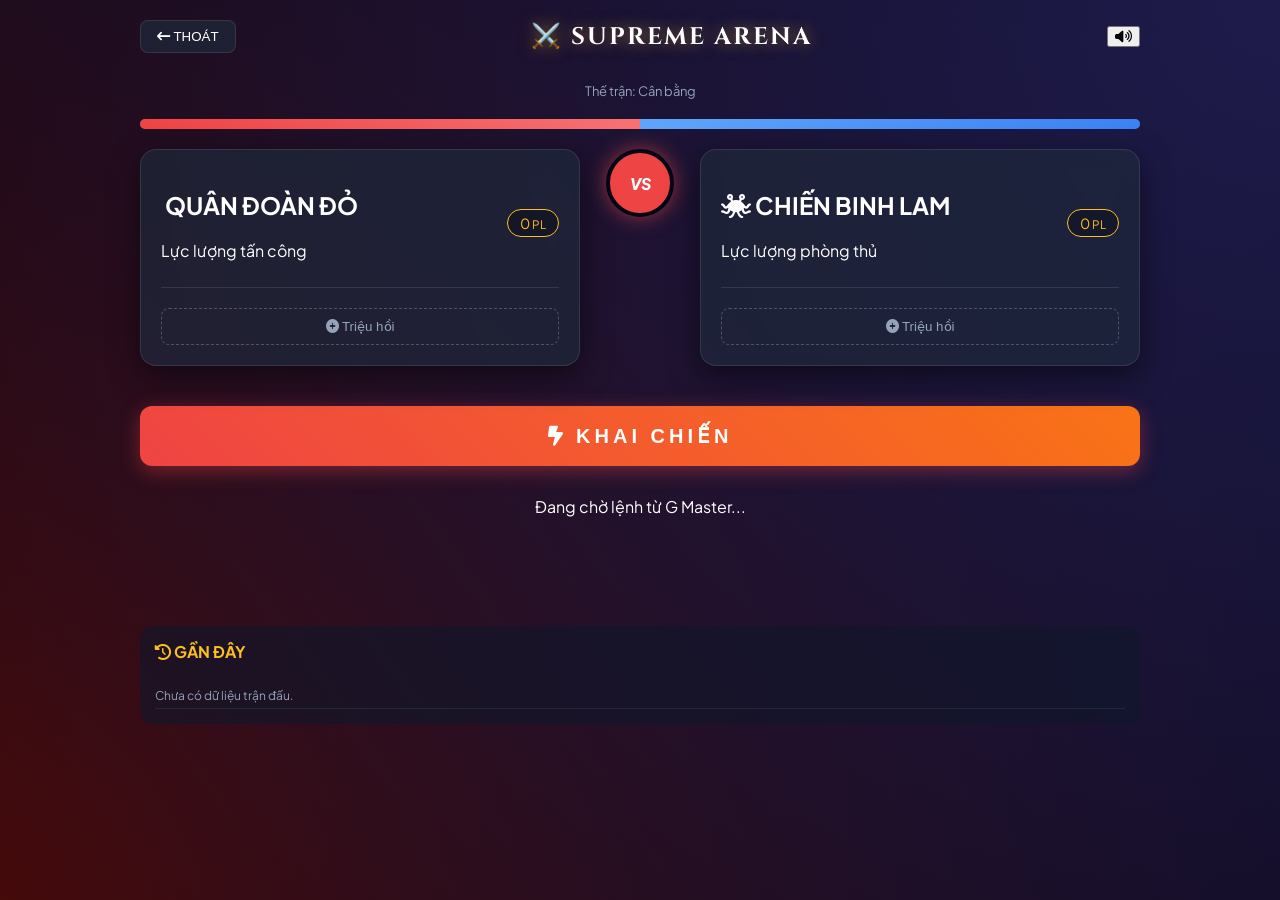
==== battle.html @ c300a73a "Add files via upload" ====
<!DOCTYPE html>
<html lang="vi">
<head>
    <meta charset="UTF-8">
    <meta name="viewport" content="width=device-width, initial-scale=1.0">
    <title>Battle Simulator Pro | GM Edition</title>
    <link href="https://fonts.googleapis.com/css2?family=Cinzel:wght@700&family=Plus+Jakarta+Sans:wght@400;600;700&display=swap" rel="stylesheet">
    <link rel="stylesheet" href="https://cdnjs.cloudflare.com/ajax/libs/font-awesome/6.5.0/css/all.min.css">
    <link rel="stylesheet" href="battle.css">
    <style>
        :root { --pA: 50%; }
        .win-prediction {
            width: 100%; height: 10px; background: #334155;
            border-radius: 5px; margin: 20px 0; overflow: hidden; display: flex;
        }
        .bar-a { width: var(--pA); background: linear-gradient(90deg, #ef4444, #f87171); transition: 0.5s ease; }
        .bar-b { flex: 1; background: linear-gradient(90deg, #60a5fa, #3b82f6); transition: 0.5s ease; }
        .battle-history-mini {
            margin-top: 30px; padding: 15px; background: rgba(15, 23, 42, 0.6);
            border-radius: 12px; border: 1px border dashed #334155;
        }
        .history-item { font-size: 12px; color: #94a3b8; border-bottom: 1px solid #1e293b; padding: 5px 0; }
        .glow-text { font-family: 'Cinzel', serif; letter-spacing: 2px; }
    </style>
</head>
<body class="dark-mode">

<div class="container">
    <div class="header">
        <button class="back-btn" onclick="goBack()">
            <i class="fa-solid fa-arrow-left-long"></i> THOÁT
        </button>
        <h1 class="glow-text">⚔️ SUPREME ARENA</h1>
        <button class="icon-btn" onclick="AudioManager.toggleBackground()">
            <i class="fa-solid fa-volume-high"></i>
        </button>
    </div>

    <div class="prediction-label" style="text-align: center; color: #94a3b8; font-size: 13px;">
        Thế trận: <span id="rateLabel">Cân bằng</span>
    </div>
    <div class="win-prediction">
        <div id="barA" class="bar-a"></div>
        <div id="barB" class="bar-b"></div>
    </div>

    <div class="arena">
        <div class="team-card team-a">
            <div class="team-header">
                <div class="team-info">
                    <h2><i class="fa-solid fa-fire-dragon"></i> QUÂN ĐOÀN ĐỎ</h2>
                    <p>Lực lượng tấn công</p>
                </div>
                <div class="team-power-badge"><span id="powerA">0</span> <small>PL</small></div>
            </div>
            <div id="teamA" class="slot-container"></div>
            <button class="add-slot-btn" onclick="addSlot('teamA'); AudioManager.playClick()">
                <i class="fa-solid fa-plus-circle"></i> Triệu hồi
            </button>
        </div>

        <div class="vs-container">
            <div class="vs-circle">VS</div>
        </div>

        <div class="team-card team-b">
            <div class="team-header">
                <div class="team-info">
                    <h2><i class="fa-solid fa-spaghetti-monster-flying"></i> CHIẾN BINH LAM</h2>
                    <p>Lực lượng phòng thủ</p>
                </div>
                <div class="team-power-badge"><span id="powerB">0</span> <small>PL</small></div>
            </div>
            <div id="teamB" class="slot-container"></div>
            <button class="add-slot-btn" onclick="addSlot('teamB'); AudioManager.playClick()">
                <i class="fa-solid fa-plus-circle"></i> Triệu hồi
            </button>
        </div>
    </div>

    <div class="battle-control">
        <button class="fight-btn" onclick="handleStartBattle()">
            <div class="btn-content">
                <i class="fa-solid fa-bolt-lightning"></i>
                <span>KHAI CHIẾN</span>
            </div>
        </button>
    </div>

    <div class="footer-grid">
        <div id="result" class="result-box">
            <div class="placeholder-text">Đang chờ lệnh từ G Master...</div>
        </div>

        <div class="battle-history-mini">
            <h4 style="margin-top:0; color: #fbbf24;"><i class="fa-solid fa-clock-rotate-left"></i> GẦN ĐÂY</h4>
            <div id="miniHistoryList">
                <div class="history-item">Chưa có dữ liệu trận đấu.</div>
            </div>
        </div>
    </div>
</div>

<script src="audio.js"></script>
<script src="imageDB.js"></script>
<script src="battle.js"></script>

<script>
    // GM: Hàm bọc để thêm hiệu ứng âm thanh và cập nhật UI khi bấm nút đấu
    async function handleStartBattle() {
        if (typeof AudioManager !== "undefined") {
            AudioManager.playBattle ? AudioManager.playBattle() : AudioManager.playClick();
        }
        
        // Gọi hàm startBattle gốc trong battle.js
        await startBattle();
        
        // Cập nhật lại list lịch sử mini sau khi đấu
        updateMiniHistory();
    }

    // GM: Hàm cập nhật lịch sử nhanh
    async function updateMiniHistory() {
        const list = document.getElementById("miniHistoryList");
        if (!list || typeof dbGetAll !== "function") return;

        const history = await dbGetAll("battle_history");
        if (history && history.length > 0) {
            const lastThree = history.slice(-3).reverse();
            list.innerHTML = lastThree.map(h => `
                <div class="history-item">
                    <b>${h.winner.includes("A") ? "🔴 A" : "🔵 B"} Thắng</b> 
                    <small>(${h.scoreA} vs ${h.scoreB})</small>
                    <span style="float:right">${h.date.split(',')[1]}</span>
                </div>
            `).join('');
        }
    }

    // Khởi tạo lịch sử khi load trang
    window.addEventListener('DOMContentLoaded', () => {
        setTimeout(updateMiniHistory, 500);
    });
</script>

</body>
</html>
---- battle.css ----
:root {
    --bg: #020617;
    --card-bg: rgba(30, 41, 59, 0.7);
    --gold: #fbbf24;
    --red: #ef4444;
    --blue: #3b82f6;
    --border: rgba(255, 255, 255, 0.1);
}

body {
    background: var(--bg);
    background-image: radial-gradient(circle at top right, #1e1b4b, transparent),
                      radial-gradient(circle at bottom left, #450a0a, transparent);
    color: white;
    font-family: 'Plus Jakarta Sans', sans-serif;
    margin: 0;
    min-height: 100vh;
}

.container {
    max-width: 1000px;
    margin: auto;
    padding: 20px;
}

/* Header */
.header {
    display: flex;
    align-items: center;
    justify-content: space-between;
    margin-bottom: 30px;
}

.glow-text {
    font-size: 24px;
    letter-spacing: 2px;
    text-shadow: 0 0 15px rgba(251, 191, 36, 0.5);
    margin: 0;
}

.back-btn {
    background: var(--card-bg);
    border: 1px solid var(--border);
    color: white;
    padding: 8px 16px;
    border-radius: 8px;
    cursor: pointer;
    transition: 0.3s;
}

.back-btn:hover { background: #334155; }

/* Arena Layout */
.arena {
    display: grid;
    grid-template-columns: 1fr 80px 1fr;
    gap: 20px;
    align-items: start;
}

@media (max-width: 768px) {
    .arena { grid-template-columns: 1fr; }
    .vs-container { height: 60px; }
}

.team-card {
    background: var(--card-bg);
    backdrop-filter: blur(10px);
    border: 1px solid var(--border);
    border-radius: 16px;
    padding: 20px;
    box-shadow: 0 10px 30px rgba(0,0,0,0.5);
}

.team-header {
    display: flex;
    justify-content: space-between;
    align-items: center;
    margin-bottom: 20px;
    border-bottom: 1px solid var(--border);
    padding-bottom: 10px;
}

.team-power-badge {
    background: rgba(0,0,0,0.3);
    padding: 4px 12px;
    border-radius: 20px;
    font-size: 14px;
    color: var(--gold);
    border: 1px solid var(--gold);
}

/* Slots */
.slot {
    background: rgba(15, 23, 42, 0.6);
    border-radius: 12px;
    padding: 10px;
    margin-bottom: 12px;
    display: flex;
    align-items: center;
    gap: 12px;
    transition: 0.3s;
    border: 1px solid transparent;
}

.slot:hover { border-color: rgba(255,255,255,0.2); }

.slot-avatar {
    width: 45px;
    height: 45px;
    border-radius: 50%;
    object-fit: cover;
    background: #000;
    border: 2px solid var(--border);
}

.select {
    background: transparent;
    border: none;
    color: white;
    font-size: 15px;
    flex: 1;
    outline: none;
}

/* VS Circle */
.vs-container {
    display: flex;
    justify-content: center;
    align-items: center;
}

.vs-circle {
    width: 60px;
    height: 60px;
    background: var(--red);
    border-radius: 50%;
    display: flex;
    justify-content: center;
    align-items: center;
    font-weight: 800;
    font-style: italic;
    box-shadow: 0 0 20px rgba(239, 68, 68, 0.6);
    border: 4px solid var(--bg);
}

/* Buttons */
.add-slot-btn {
    width: 100%;
    background: transparent;
    border: 1px dashed #475569;
    color: #94a3b8;
    padding: 10px;
    border-radius: 8px;
    cursor: pointer;
    transition: 0.3s;
}

.add-slot-btn:hover { border-color: white; color: white; }

.fight-btn {
    margin-top: 40px;
    width: 100%;
    padding: 18px;
    background: linear-gradient(45deg, #ef4444, #f97316);
    border: none;
    border-radius: 12px;
    color: white;
    font-weight: 700;
    font-size: 20px;
    letter-spacing: 4px;
    cursor: pointer;
    box-shadow: 0 5px 20px rgba(239, 68, 68, 0.4);
    transition: 0.3s;
}

.fight-btn:hover {
    transform: translateY(-3px);
    box-shadow: 0 10px 30px rgba(239, 68, 68, 0.6);
}

/* Result Box */
.result-box {
    margin-top: 30px;
    min-height: 100px;
    text-align: center;
    transition: 0.5s ease-in-out;
}
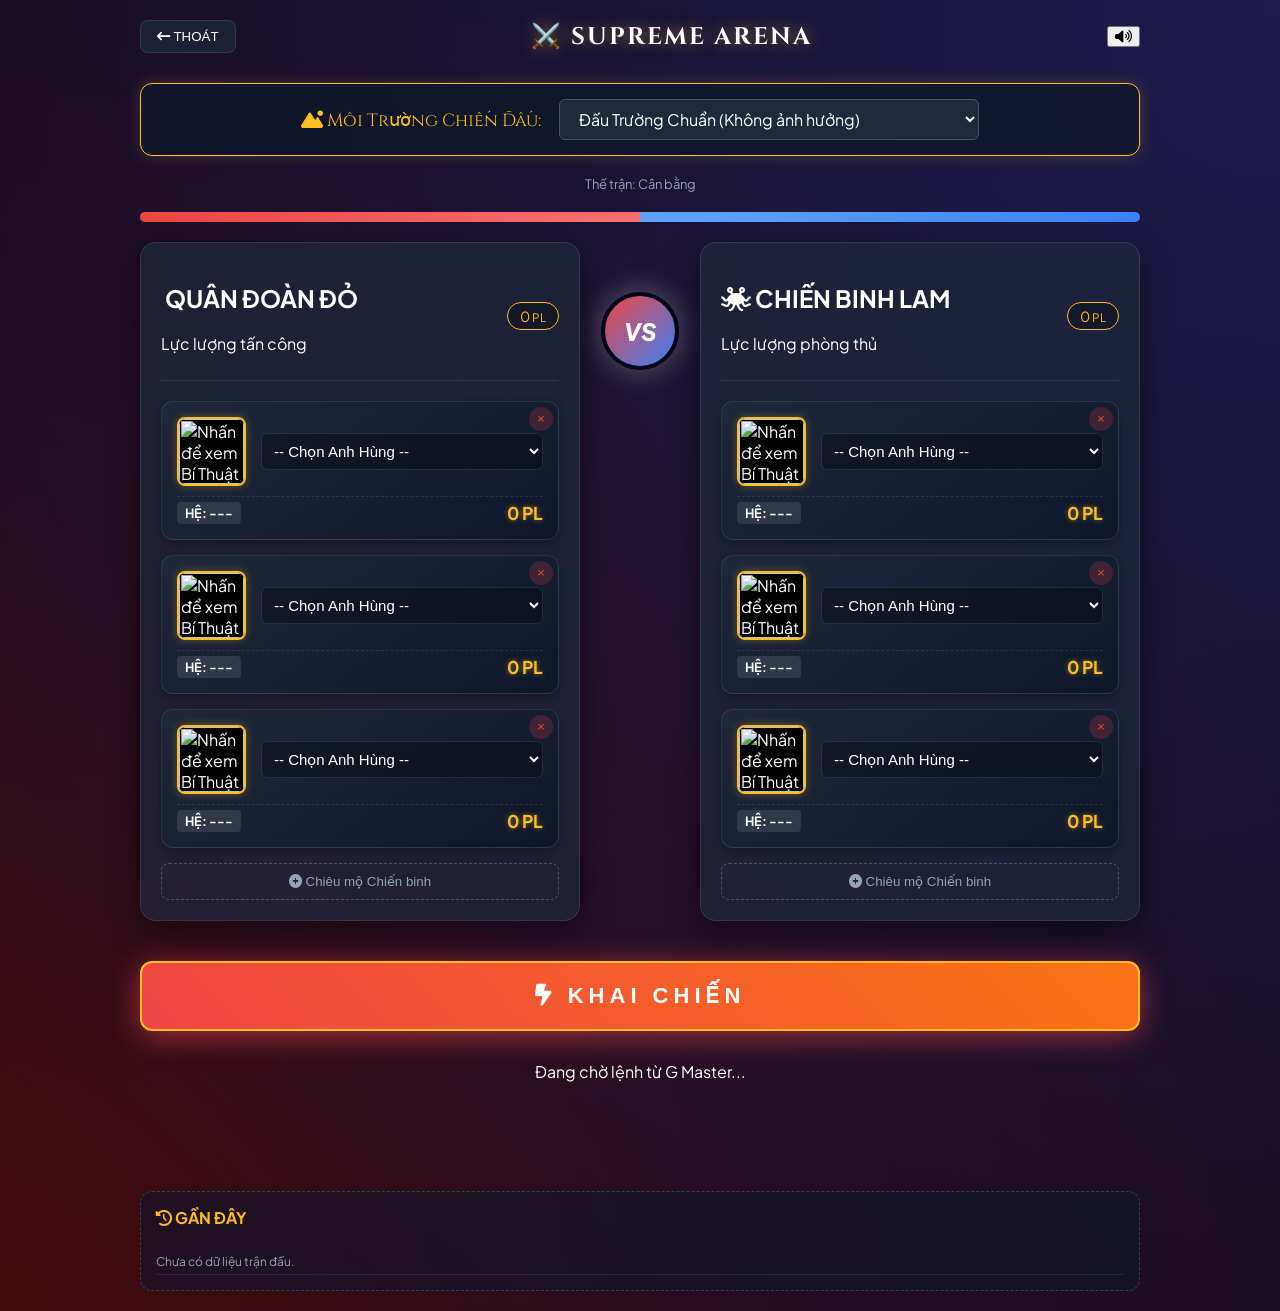
==== commit 6eef0830: "Add files via upload" ====
--- a/battle.html
+++ b/battle.html
@@ -6,6 +6,7 @@
     <title>Battle Simulator Pro | GM Edition</title>
     <link href="https://fonts.googleapis.com/css2?family=Cinzel:wght@700&family=Plus+Jakarta+Sans:wght@400;600;700&display=swap" rel="stylesheet">
     <link rel="stylesheet" href="https://cdnjs.cloudflare.com/ajax/libs/font-awesome/6.5.0/css/all.min.css">
+    <link rel="stylesheet" href="SkillTreeVortex.css">
     <link rel="stylesheet" href="battle.css">
     <style>
         :root { --pA: 50%; }
@@ -17,7 +18,7 @@
         .bar-b { flex: 1; background: linear-gradient(90deg, #60a5fa, #3b82f6); transition: 0.5s ease; }
         .battle-history-mini {
             margin-top: 30px; padding: 15px; background: rgba(15, 23, 42, 0.6);
-            border-radius: 12px; border: 1px border dashed #334155;
+            border-radius: 12px; border: 1px dashed #334155;
         }
         .history-item { font-size: 12px; color: #94a3b8; border-bottom: 1px solid #1e293b; padding: 5px 0; }
         .glow-text { font-family: 'Cinzel', serif; letter-spacing: 2px; }
@@ -34,6 +35,18 @@
         <button class="icon-btn" onclick="AudioManager.toggleBackground()">
             <i class="fa-solid fa-volume-high"></i>
         </button>
+    </div>
+
+    <div class="terrain-selector">
+        <label for="battleTerrain"><i class="fa-solid fa-mountain-sun"></i> Môi Trường Chiến Đấu:</label>
+        <select id="battleTerrain" onchange="updateTotalPowerDisplay()">
+            <option value="none">Đấu Trường Chuẩn (Không ảnh hưởng)</option>
+            <option value="volcano">Núi Lửa Rực Lửa (Buff: Lửa, Nerf: Cỏ/Băng)</option>
+            <option value="ocean">Đại Dương Sâu Thẳm (Buff: Nước, Nerf: Lửa)</option>
+            <option value="forest">Rừng Rậm Nguyên Sinh (Buff: Cỏ, Nerf: Đất)</option>
+            <option value="holy">Đền Thờ Thiêng (Buff: Ánh Sáng, Nerf: Bóng Tối)</option>
+            <option value="abyss">Vực Thẳm Tăm Tối (Buff: Bóng Tối, Nerf: Ánh Sáng)</option>
+        </select>
     </div>
 
     <div class="prediction-label" style="text-align: center; color: #94a3b8; font-size: 13px;">
@@ -55,7 +68,7 @@
             </div>
             <div id="teamA" class="slot-container"></div>
             <button class="add-slot-btn" onclick="addSlot('teamA'); AudioManager.playClick()">
-                <i class="fa-solid fa-plus-circle"></i> Triệu hồi
+                <i class="fa-solid fa-plus-circle"></i> Chiêu mộ Chiến binh
             </button>
         </div>
 
@@ -73,7 +86,7 @@
             </div>
             <div id="teamB" class="slot-container"></div>
             <button class="add-slot-btn" onclick="addSlot('teamB'); AudioManager.playClick()">
-                <i class="fa-solid fa-plus-circle"></i> Triệu hồi
+                <i class="fa-solid fa-plus-circle"></i> Chiêu mộ Chiến binh
             </button>
         </div>
     </div>
@@ -103,6 +116,7 @@
 
 <script src="audio.js"></script>
 <script src="imageDB.js"></script>
+<script src="SkillTreeVortex.js"></script>
 <script src="battle.js"></script>
 
 <script>
--- a/SkillTreeVortex.css
+++ b/SkillTreeVortex.css
@@ -0,0 +1,298 @@
+/* SkillTreeVortex.css - PREMIUM DARK FANTASY EDITION */
+:root {
+    --vortex-bg: #08090c;
+    --glass-bg: rgba(15, 15, 25, 0.85);
+    --gold: #d4af37;
+    --gold-glow: rgba(212, 175, 55, 0.5);
+    --android-surface: #121212;
+    --border-glass: rgba(255, 255, 255, 0.1);
+}
+
+.vortex-overlay {
+    position: fixed; inset: 0; background: var(--vortex-bg);
+    z-index: 99999; display: none; overflow: hidden; touch-action: none;
+    font-family: 'Plus Jakarta Sans', sans-serif;
+    -webkit-tap-highlight-color: transparent;
+}
+
+/* NỀN HỐ ĐEN CHIỀU SÂU */
+.vortex-overlay::before {
+    content: ""; position: absolute; top: 50%; left: 50%; width: 200vmax; height: 200vmax;
+    transform: translate(-50%, -50%);
+    background: radial-gradient(circle at center, rgba(18,14,31,0.8) 0%, var(--vortex-bg) 50%);
+    animation: blackHoleRotate 150s linear infinite;
+    pointer-events: none;
+}
+@keyframes blackHoleRotate {
+    0% { transform: translate(-50%, -50%) rotate(0deg); }
+    100% { transform: translate(-50%, -50%) rotate(360deg); }
+}
+
+.vortex-nebula { position: absolute; inset: 0; z-index: 1; }
+.vortex-viewport { position: absolute; inset: 0; z-index: 5; }
+
+/* PARTICLES DUST */
+.vortex-particles {
+    position: absolute; inset: 0; pointer-events: none; z-index: 2; overflow: hidden;
+}
+.vortex-dust {
+    position: absolute;
+    width: 3px; height: 3px;
+    background: var(--gold);
+    border-radius: 50%;
+    box-shadow: 0 0 10px var(--gold);
+    animation: dustFloat linear infinite alternate;
+    opacity: 0.6;
+}
+@keyframes dustFloat {
+    0% { transform: translate(0, 0) scale(1); opacity: 0.2; }
+    100% { transform: translate(30px, -50px) scale(1.5); opacity: 0.8; }
+}
+
+/* TÂM ĐIỂM (EVENT HORIZON) */
+.vortex-center {
+    position: absolute; top: 50%; left: 50%; transform: translate(-50%, -50%) !important;
+    width: min(30vw, 140px); height: min(30vw, 140px);
+    border-radius: 50%; border: 3px solid var(--gold);
+    box-shadow: 0 0 40px var(--gold-glow), inset 0 0 30px #000;
+    background-size: cover; background-position: center; z-index: 100;
+    margin: 0 !important;
+}
+
+.vortex-center::after {
+    content: ''; position: absolute; inset: -10px; border-radius: 50%;
+    border: 1px dashed rgba(212,175,55,0.4);
+    animation: spinSlow 20s linear infinite;
+}
+
+/* VÒNG TRÒN QUỸ ĐẠO */
+.vortex-magic-ring-outer, .vortex-magic-ring-inner {
+    position: absolute; top: 50%; left: 50%; transform: translate(-50%, -50%);
+    border-radius: 50%; border: 1px solid rgba(255,255,255,0.03);
+    pointer-events: none;
+}
+.vortex-magic-ring-outer {
+    width: 840px; height: 840px;
+    border-style: dashed;
+    animation: spinSlow 60s linear infinite reverse;
+}
+.vortex-magic-ring-inner {
+    width: 600px; height: 600px;
+    border-style: dotted;
+    animation: spinSlow 40s linear infinite;
+}
+@keyframes spinSlow { 100% { transform: translate(-50%, -50%) rotate(360deg); } }
+
+/* SVG ĐƯỜNG NỐI NĂNG LƯỢNG */
+.vortex-svg {
+    position: absolute; top: 0; left: 0; width: 100%; height: 100%;
+    pointer-events: none; z-index: 10;
+}
+.vortex-line-fantasy, .vortex-line-ultimate {
+    stroke-width: 2; stroke-dasharray: 10 15; stroke-linecap: round;
+    opacity: 0.6; filter: drop-shadow(0 0 5px var(--skill-color));
+}
+.vortex-line-fantasy { animation: energyFlow 3s linear infinite; }
+.vortex-line-ultimate {
+    stroke-width: 3; stroke-dasharray: 20 10; opacity: 0.8;
+    animation: energyFlow 2s linear infinite reverse;
+    filter: drop-shadow(0 0 10px var(--skill-color));
+}
+@keyframes energyFlow { to { stroke-dashoffset: -50; } }
+
+/* Đảm bảo khung chứa luôn ở giữa */
+.vortex-container {
+    position: absolute; top: 50%; left: 50%;
+    transform-origin: center center;
+    width: 1px; height: 1px;
+}
+
+/* NODE KỸ NĂNG */
+.skill-bubble.fantasy-node {
+    position: absolute; width: max-content; max-width: 160px; min-height: 40px;
+    padding: 10px 16px; background: var(--glass-bg); backdrop-filter: blur(10px);
+    border: 1px solid var(--border-glass); border-radius: 30px;
+    display: flex; align-items: center; justify-content: center; gap: 8px;
+    transition: all 0.3s cubic-bezier(0.4, 0, 0.2, 1);
+    z-index: 30; box-shadow: 0 4px 20px rgba(0,0,0,0.6);
+    cursor: pointer;
+}
+.skill-bubble.fantasy-node:active, .skill-bubble.fantasy-node:hover {
+    transform: translate(calc(-50% + var(--x)), calc(-50% + var(--y))) scale(1.1) !important;
+    border-color: var(--skill-color);
+    box-shadow: 0 0 25px var(--skill-color);
+}
+.skill-name {
+    font-size: 0.85rem; font-weight: 600; color: #fff;
+    text-align: center; white-space: nowrap; overflow: hidden; text-overflow: ellipsis;
+}
+
+/* ĐIỂM NHẤN XUNG QUANH NODE */
+.node-pulse {
+    width: 10px; height: 10px; border-radius: 50%; flex-shrink: 0;
+    box-shadow: 0 0 10px var(--skill-color);
+    animation: nodePulsePoint 2s ease-in-out infinite;
+}
+@keyframes nodePulsePoint {
+    0%, 100% { transform: scale(1); opacity: 1; }
+    50% { transform: scale(1.5); opacity: 0.6; }
+}
+
+/* HIỆU ỨNG GLOW CHO TIER TỐI THƯỢNG */
+.glow-ultimate {
+    border-color: var(--skill-color) !important;
+    box-shadow: 0 0 20px rgba(255,255,255,0.2), inset 0 0 15px var(--skill-color) !important;
+}
+
+/* THẺ BÀI CHI TIẾT (BOTTOM SHEET VÀ CARD) */
+.card-glass {
+    background: linear-gradient(165deg, rgba(15, 15, 25, 0.95) 0%, rgba(5, 5, 10, 0.98) 100%);
+    backdrop-filter: blur(25px);
+    border: 1px solid rgba(212,175,55,0.2);
+    box-shadow: 0 -10px 50px rgba(0,0,0,0.8), inset 0 0 20px rgba(212,175,55,0.05);
+}
+
+.vortex-skill-card {
+    position: fixed; bottom: -120%; left: 50%; transform: translateX(-50%);
+    width: 92%; max-width: 450px; border-radius: 24px 24px 0 0;
+    padding: 30px 24px 40px; transition: bottom 0.6s cubic-bezier(0.2, 0.8, 0.2, 1);
+    z-index: 100002;
+}
+.vortex-skill-card.active { bottom: 0; }
+
+.vortex-card-close {
+    position: absolute; top: 15px; right: 20px; width: 30px; height: 30px;
+    display: flex; align-items: center; justify-content: center;
+    background: rgba(255, 255, 255, 0.1); border-radius: 50%;
+    color: #cbd5e1; cursor: pointer; transition: 0.3s;
+}
+.vortex-card-close:hover { background: rgba(239, 68, 68, 0.2); color: #ef4444; }
+
+.bottom-sheet-handle {
+    width: 40px; height: 4px; background: rgba(255,255,255,0.3);
+    border-radius: 4px; margin: -15px auto 20px;
+}
+
+.card-color-bar {
+    height: 3px; width: 100%; border-radius: 2px;
+    margin-bottom: 20px;
+}
+
+.card-header-fantasy {
+    display: flex; align-items: flex-start; gap: 16px;
+    margin-bottom: 20px; padding-bottom: 16px;
+    border-bottom: 1px dashed rgba(255,255,255,0.1);
+}
+
+.card-icon-glow {
+    width: 50px; height: 50px; border-radius: 12px;
+    background: rgba(255,255,255,0.05); border: 1px solid rgba(255,255,255,0.1);
+    display: flex; align-items: center; justify-content: center;
+    font-size: 1.5rem; flex-shrink: 0;
+}
+
+.card-title-group { flex: 1; min-width: 0; }
+
+.metallic-text {
+    background: linear-gradient(105deg, #f1f5f9 20%, #d4af37 50%, #f1f5f9 80%);
+    background-size: 200% auto; -webkit-background-clip: text; -webkit-text-fill-color: transparent;
+    font-family: 'Cinzel', serif; margin: 0 0 8px 0; font-size: 1.3rem;
+}
+
+.tier-badge {
+    display: inline-block; padding: 4px 10px; border-radius: 20px;
+    font-size: 0.7rem; font-weight: 700; text-transform: uppercase;
+    letter-spacing: 1px; background: rgba(255,255,255,0.05); border: 1px solid rgba(255,255,255,0.1);
+}
+.tier-1 { color: #a855f7; border-color: rgba(168,85,247,0.3); background: rgba(168,85,247,0.1); }
+.tier-2 { color: #06b6d4; border-color: rgba(6,182,212,0.3); background: rgba(6,182,212,0.1); }
+.tier-3 { color: #d4af37; border-color: rgba(212,175,55,0.3); background: rgba(212,175,55,0.1); box-shadow: 0 0 10px rgba(212,175,55,0.2); }
+
+.card-body {
+    background: rgba(0, 0, 0, 0.3); padding: 18px; border-radius: 12px;
+    border-left: 3px solid rgba(255,255,255,0.1); margin-bottom: 25px;
+    color: #cbd5e1; font-size: 0.95rem; line-height: 1.6;
+}
+
+.card-footer { display: grid; grid-template-columns: 1fr 1fr; gap: 15px; }
+
+.card-footer button {
+    padding: 14px; border-radius: 12px; border: 1px solid transparent;
+    background: rgba(255, 255, 255, 0.03); color: #fff; font-weight: 600;
+    font-size: 0.85rem; display: flex; align-items: center; justify-content: center; gap: 8px;
+    transition: all 0.2s ease; cursor: pointer;
+}
+.btn-card-edit { border-color: rgba(255,255,255,0.2); }
+.btn-card-edit:active { background: rgba(255,255,255,0.1); }
+.btn-card-del { border-color: rgba(239, 68, 68, 0.3); color: #fca5a5; }
+.btn-card-del:active { background: #ef4444; color: white; }
+
+/* MODAL THÊM SỬA KỸ NĂNG */
+.vortex-custom-modal {
+    position: fixed; inset: 0; z-index: 100003 !important; display: none;
+    align-items: center; justify-content: center; background: rgba(0,0,0,0.85);
+}
+.vortex-modal-content {
+    width: 90%; max-width: 400px; padding: 24px; border-radius: 16px;
+}
+.vortex-input-group { margin-bottom: 16px; }
+.vortex-input-group label {
+    display: block; font-size: 0.8rem; color: #94a3b8; margin-bottom: 8px; text-transform: uppercase; letter-spacing: 1px;
+}
+.vortex-input-group input, .vortex-input-group textarea, .vortex-input-group select {
+    width: 100%; padding: 12px; background: rgba(0,0,0,0.4); border: 1px solid rgba(255,255,255,0.1);
+    border-radius: 8px; color: #fff; font-family: inherit; font-size: 0.95rem; box-sizing: border-box; outline: none;
+}
+.vortex-input-group input:focus, .vortex-input-group textarea:focus, .vortex-input-group select:focus {
+    border-color: var(--gold); box-shadow: inset 0 0 10px rgba(212,175,55,0.1);
+}
+.vortex-modal-btns { display: flex; justify-content: flex-end; gap: 12px; margin-top: 24px; }
+.vortex-modal-btns button {
+    padding: 10px 20px; border-radius: 8px; font-weight: 600; cursor: pointer; border: none;
+}
+.btn-cancel { background: rgba(255,255,255,0.1); color: #cbd5e1; }
+.btn-save { background: var(--gold); color: #000; box-shadow: 0 0 15px var(--gold-glow); }
+
+/* NÚT THÊM TRÔI NỔI (FAB) */
+.vortex-add-btn {
+    position: absolute; bottom: 30px; right: 20px; width: 60px; height: 60px;
+    border-radius: 30px; background: linear-gradient(135deg, var(--gold) 0%, #b45309 100%);
+    color: #000; border: none; box-shadow: 0 5px 20px var(--gold-glow);
+    display: flex; align-items: center; justify-content: center; font-size: 1.5rem;
+    z-index: 500; cursor: pointer; transition: transform 0.2s;
+}
+.vortex-add-btn:active { transform: scale(0.9); }
+.vortex-add-btn .btn-text { display: none; }
+
+/* PC ADAPTATION */
+@media (min-width: 1024px) {
+    .vortex-skill-card {
+        top: 0; bottom: 0; left: auto; right: -400px; transform: none; width: 400px;
+        border-radius: 0; border-left: 1px solid rgba(212,175,55,0.2); border-top: none; padding-top: 80px;
+    }
+    .vortex-skill-card.active { right: 0; bottom: 0; }
+    .bottom-sheet-handle { display: none; }
+    
+    .vortex-add-btn {
+        right: auto; left: 50%; transform: translateX(-50%); width: auto; height: auto;
+        border-radius: 30px; padding: 15px 35px; font-size: 1rem;
+    }
+    .vortex-add-btn:hover { transform: translateX(-50%) scale(1.05); }
+    .vortex-add-btn .btn-text { display: inline; margin-left: 10px; font-weight: 600; text-transform: uppercase; letter-spacing: 1px; }
+}
+
+/* NÚT THOÁT */
+.vortex-close {
+    position: absolute; top: 20px; left: 20px; width: 44px; height: 44px;
+    display: flex; align-items: center; justify-content: center;
+    background: rgba(0,0,0,0.5); border: 1px solid rgba(255,255,255,0.1);
+    border-radius: 50%; color: #fff; font-size: 1.2rem; z-index: 1000; cursor: pointer;
+    backdrop-filter: blur(5px); transition: all 0.2s;
+}
+.vortex-close:hover { background: rgba(239, 68, 68, 0.5); border-color: #ef4444; }
+
+#vortexCharName {
+    position: absolute; top: 25px; left: 50%; transform: translateX(-50%); z-index: 1000;
+    margin: 0; font-size: 1.5rem; letter-spacing: 2px; text-shadow: 0 0 20px rgba(0,0,0,0.8);
+    pointer-events: none;
+}
--- a/battle.css
+++ b/battle.css
@@ -90,37 +90,156 @@
     border: 1px solid var(--gold);
 }
 
-/* Slots */
+/* Môi trường Chiến Đấu */
+.terrain-selector {
+    background: rgba(15, 23, 42, 0.8);
+    border: 1px solid var(--gold);
+    border-radius: 12px;
+    padding: 15px;
+    margin-bottom: 20px;
+    text-align: center;
+    box-shadow: 0 0 15px rgba(251, 191, 36, 0.2);
+}
+
+.terrain-selector label {
+    font-family: 'Cinzel', serif;
+    color: var(--gold);
+    font-size: 1.1rem;
+    margin-right: 15px;
+}
+
+.terrain-selector select {
+    background: #1e293b;
+    border: 1px solid #475569;
+    color: white;
+    padding: 8px 15px;
+    border-radius: 6px;
+    font-family: 'Plus Jakarta Sans', sans-serif;
+    outline: none;
+    cursor: pointer;
+    font-size: 1rem;
+}
+
+.terrain-selector select:focus {
+    border-color: var(--gold);
+}
+
+/* Character Card (Slots) */
 .slot {
-    background: rgba(15, 23, 42, 0.6);
+    background: linear-gradient(145deg, rgba(30, 41, 59, 0.9), rgba(15, 23, 42, 0.9));
     border-radius: 12px;
-    padding: 10px;
-    margin-bottom: 12px;
-    display: flex;
-    align-items: center;
-    gap: 12px;
+    padding: 15px;
+    margin-bottom: 15px;
+    display: flex;
+    flex-direction: column;
+    gap: 10px;
     transition: 0.3s;
-    border: 1px solid transparent;
-}
-
-.slot:hover { border-color: rgba(255,255,255,0.2); }
+    border: 1px solid rgba(255, 255, 255, 0.1);
+    position: relative;
+    box-shadow: 0 4px 10px rgba(0,0,0,0.3);
+}
+
+.slot:hover { 
+    border-color: var(--gold); 
+    transform: translateY(-2px);
+    box-shadow: 0 8px 20px rgba(251, 191, 36, 0.2);
+}
+
+.card-top {
+    display: flex;
+    align-items: center;
+    gap: 15px;
+}
 
 .slot-avatar {
-    width: 45px;
-    height: 45px;
-    border-radius: 50%;
+    width: 65px;
+    height: 65px;
+    border-radius: 8px;
     object-fit: cover;
     background: #000;
-    border: 2px solid var(--border);
+    border: 2px solid var(--gold);
+    box-shadow: 0 0 10px rgba(251, 191, 36, 0.3);
 }
 
 .select {
-    background: transparent;
-    border: none;
+    background: rgba(0,0,0,0.3);
+    border: 1px solid var(--border);
+    border-radius: 6px;
+    padding: 8px;
     color: white;
     font-size: 15px;
     flex: 1;
     outline: none;
+    cursor: pointer;
+}
+
+.select:focus {
+    border-color: var(--blue);
+}
+
+.card-bottom {
+    display: flex;
+    justify-content: space-between;
+    align-items: center;
+    font-size: 0.9rem;
+    padding-top: 5px;
+    border-top: 1px dashed rgba(255,255,255,0.1);
+}
+
+.element-tag {
+    padding: 3px 8px;
+    border-radius: 4px;
+    font-size: 0.8rem;
+    font-weight: bold;
+    text-transform: uppercase;
+}
+
+.power-tag {
+    color: var(--gold);
+    font-weight: bold;
+    font-size: 1.1rem;
+    text-shadow: 0 0 5px rgba(251, 191, 36, 0.5);
+}
+
+.btn-remove-slot {
+    position: absolute;
+    top: 5px;
+    right: 5px;
+    background: rgba(239, 68, 68, 0.2);
+    color: #ef4444;
+    border: none;
+    width: 24px;
+    height: 24px;
+    border-radius: 50%;
+    cursor: pointer;
+    display: flex;
+    align-items: center;
+    justify-content: center;
+    transition: 0.2s;
+}
+
+.btn-remove-slot:hover {
+    background: #ef4444;
+    color: white;
+}
+
+/* Nút Bí Thuật */
+.btn-view-skill {
+    background: rgba(168, 85, 247, 0.2);
+    color: #c084fc;
+    border: 1px solid #a855f7;
+    border-radius: 6px;
+    padding: 4px 10px;
+    font-size: 0.8rem;
+    cursor: pointer;
+    transition: 0.3s;
+    font-weight: bold;
+}
+
+.btn-view-skill:hover {
+    background: #a855f7;
+    color: white;
+    box-shadow: 0 0 10px rgba(168, 85, 247, 0.5);
 }
 
 /* VS Circle */
@@ -128,19 +247,21 @@
     display: flex;
     justify-content: center;
     align-items: center;
+    padding-top: 50px;
 }
 
 .vs-circle {
-    width: 60px;
-    height: 60px;
-    background: var(--red);
+    width: 70px;
+    height: 70px;
+    background: linear-gradient(135deg, var(--red), var(--blue));
     border-radius: 50%;
     display: flex;
     justify-content: center;
     align-items: center;
     font-weight: 800;
     font-style: italic;
-    box-shadow: 0 0 20px rgba(239, 68, 68, 0.6);
+    font-size: 1.5rem;
+    box-shadow: 0 0 30px rgba(255, 255, 255, 0.3);
     border: 4px solid var(--bg);
 }
 
@@ -158,25 +279,33 @@
 
 .add-slot-btn:hover { border-color: white; color: white; }
 
+/* Fight Button */
 .fight-btn {
     margin-top: 40px;
     width: 100%;
-    padding: 18px;
-    background: linear-gradient(45deg, #ef4444, #f97316);
-    border: none;
+    padding: 20px;
+    background: linear-gradient(45deg, #ef4444, #f97316, #ef4444);
+    background-size: 200% auto;
+    border: 2px solid var(--gold);
     border-radius: 12px;
     color: white;
-    font-weight: 700;
-    font-size: 20px;
-    letter-spacing: 4px;
-    cursor: pointer;
-    box-shadow: 0 5px 20px rgba(239, 68, 68, 0.4);
-    transition: 0.3s;
+    font-weight: 800;
+    font-size: 22px;
+    letter-spacing: 5px;
+    cursor: pointer;
+    box-shadow: 0 5px 30px rgba(239, 68, 68, 0.6);
+    transition: 0.5s;
+    animation: gradientShift 3s infinite linear;
+}
+
+@keyframes gradientShift {
+    0% { background-position: 0% center; }
+    100% { background-position: 200% center; }
 }
 
 .fight-btn:hover {
-    transform: translateY(-3px);
-    box-shadow: 0 10px 30px rgba(239, 68, 68, 0.6);
+    transform: translateY(-5px) scale(1.02);
+    box-shadow: 0 15px 40px rgba(239, 68, 68, 0.8), 0 0 20px var(--gold);
 }
 
 /* Result Box */
@@ -186,3 +315,29 @@
     text-align: center;
     transition: 0.5s ease-in-out;
 }
+
+/* Battle Log Enhanced */
+.battle-log-container {
+    background: rgba(0,0,0,0.5);
+    border: 1px solid #334155;
+    border-radius: 8px;
+    padding: 15px;
+    max-height: 300px;
+    overflow-y: auto;
+    font-family: monospace;
+    font-size: 14px;
+}
+
+.battle-log-line {
+    margin-bottom: 8px;
+    border-bottom: 1px dashed rgba(255,255,255,0.05);
+    padding-bottom: 4px;
+}
+
+.log-dmg { color: #ef4444; font-weight: bold; }
+.log-heal { color: #10b981; }
+.log-crit { color: #fbbf24; font-weight: bold; font-size: 1.1em; text-shadow: 0 0 5px #fbbf24; }
+.log-dodge { color: #94a3b8; font-style: italic; }
+.log-skill { color: #a855f7; font-weight: bold; }
+.log-system { color: #3b82f6; opacity: 0.8; }
+.log-winner { color: var(--gold); font-size: 18px; font-weight: bold; margin-top: 15px; text-transform: uppercase; text-shadow: 0 0 10px var(--gold); }
